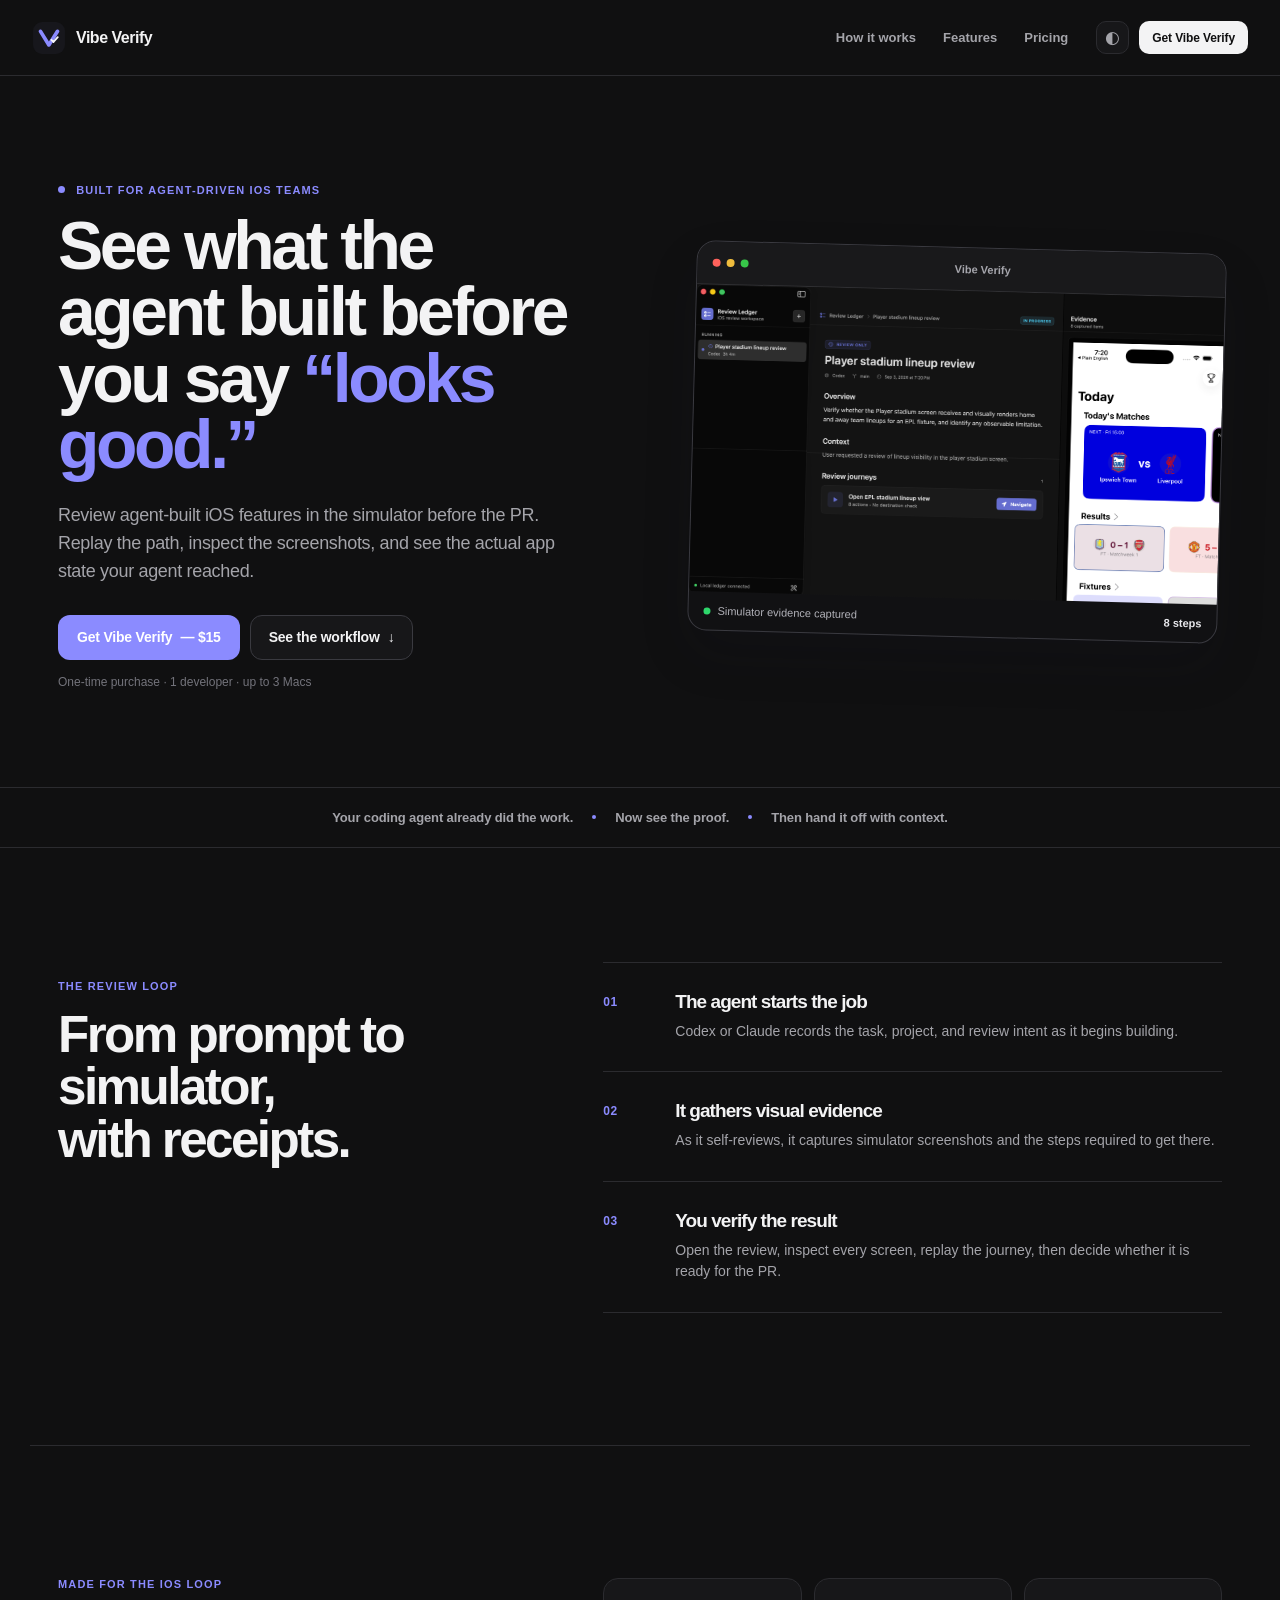
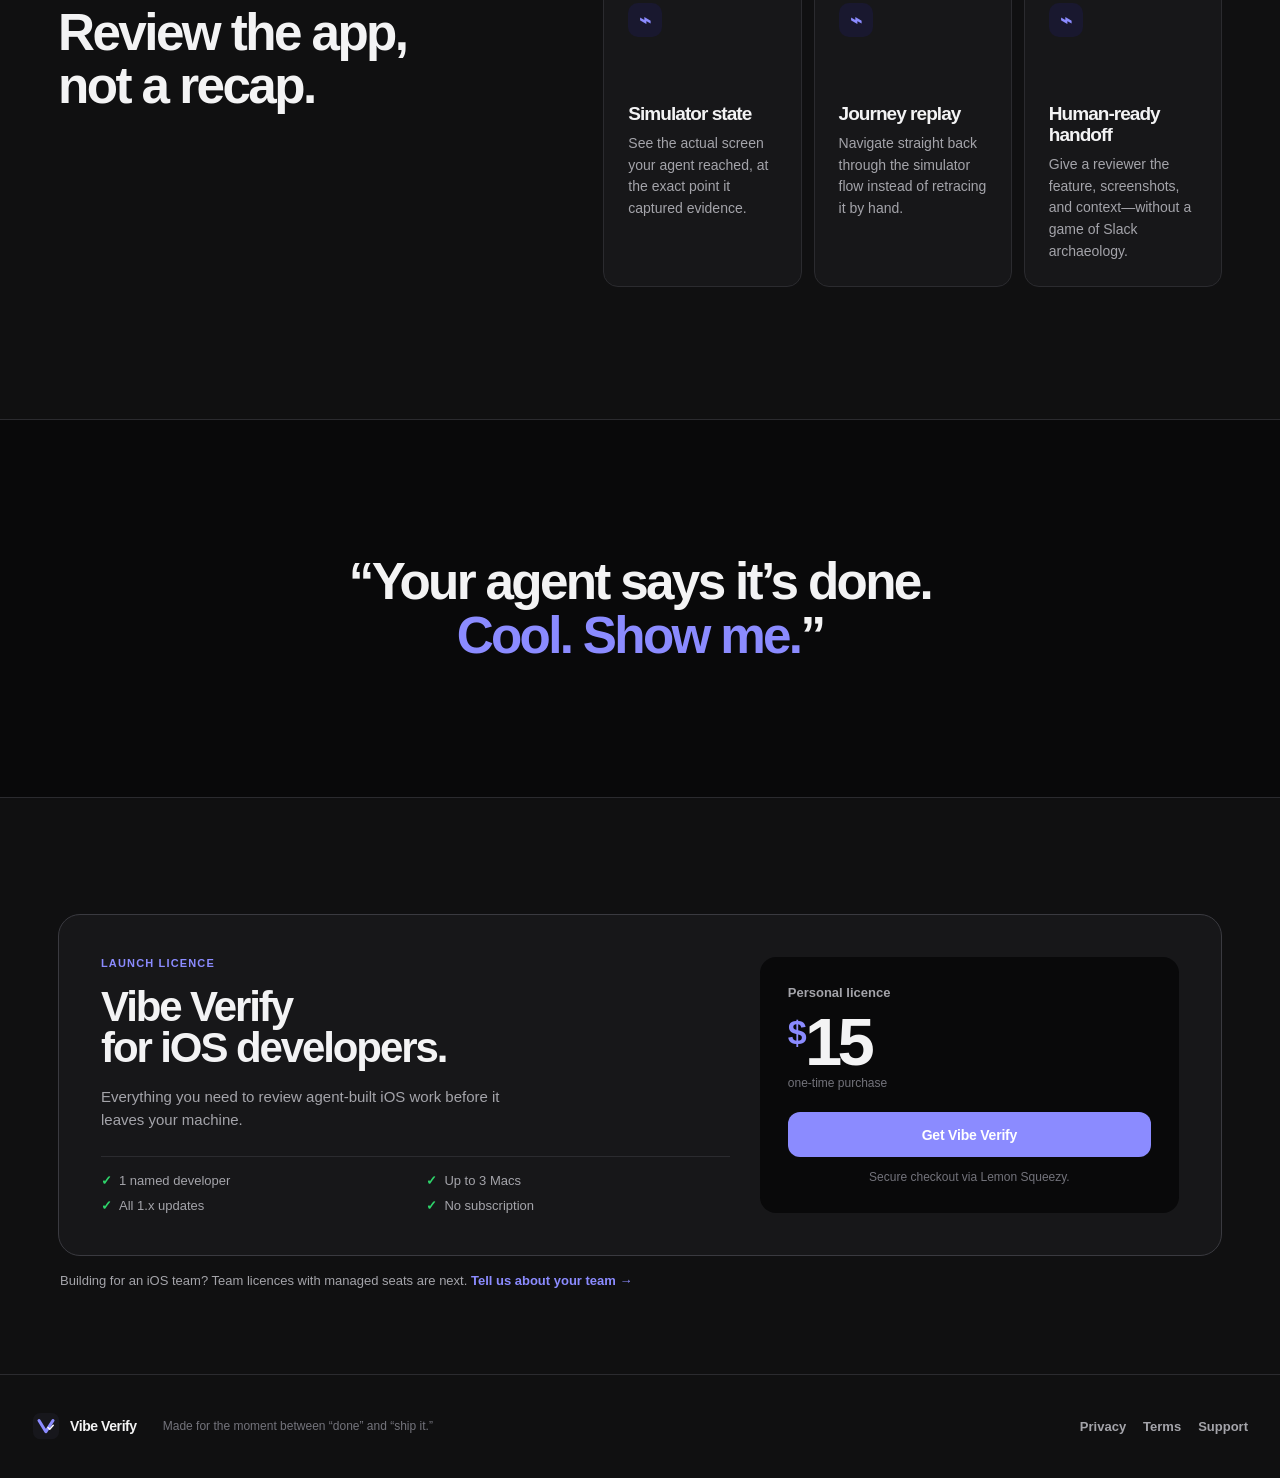
==== index.html @ 869dba4c "Launch Vibe Verify product site" ====
<!doctype html>
<html lang="en">
  <head>
    <meta charset="UTF-8" />
    <meta name="viewport" content="width=device-width, initial-scale=1" />
    <meta name="description" content="Review agent-built iOS features in the simulator before the PR." />
    <meta name="theme-color" content="#111113" />
    <meta property="og:title" content="Vibe Verify — Simulator proof before the PR" />
    <meta property="og:description" content="Replay the path, inspect screenshots, and see the actual iOS app state your agent reached." />
    <meta property="og:type" content="website" />
    <meta property="og:url" content="https://vibeverify.s82.studio" />
    <title>Vibe Verify — Simulator proof before the PR</title>
    <link rel="icon" href="assets/vibe-verify-mark.svg" type="image/svg+xml" />
    <link rel="stylesheet" href="styles.css" />
    <script>
      (function () {
        const saved = localStorage.getItem('vibe-verify-theme');
        if (saved) document.documentElement.dataset.theme = saved;
      })();
    </script>
  </head>
  <body>
    <header class="site-header">
      <a class="brand" href="#top" aria-label="Vibe Verify home">
        <img src="assets/vibe-verify-mark.svg" alt="" width="34" height="34" />
        <span>Vibe Verify</span>
      </a>
      <nav aria-label="Main navigation">
        <a href="#how-it-works">How it works</a>
        <a href="#features">Features</a>
        <a href="#pricing">Pricing</a>
      </nav>
      <div class="header-actions">
        <button class="theme-toggle" type="button" aria-label="Switch color theme" title="Switch color theme">
          <span aria-hidden="true">◐</span>
        </button>
        <a class="header-cta" data-checkout-link href="#pricing">Get Vibe Verify</a>
      </div>
    </header>

    <main id="top">
      <section class="hero">
        <div class="hero-copy">
          <p class="eyebrow"><span></span> Built for agent-driven iOS teams</p>
          <h1>See what the agent built before you say <em>“looks good.”</em></h1>
          <p class="hero-description">Review agent-built iOS features in the simulator before the PR. Replay the path, inspect the screenshots, and see the actual app state your agent reached.</p>
          <div class="hero-actions">
            <a class="button primary" data-checkout-link href="#pricing">Get Vibe Verify <span>— $15</span></a>
            <a class="button secondary" href="#how-it-works">See the workflow <span aria-hidden="true">↓</span></a>
          </div>
          <p class="purchase-note">One-time purchase · 1 developer · up to 3 Macs</p>
        </div>
        <div class="product-frame" aria-label="Vibe Verify review workspace preview">
          <div class="frame-chrome"><span></span><span></span><span></span><p>Vibe Verify</p></div>
          <img src="assets/vibe-verify-review.png" alt="Vibe Verify showing a review journey beside iOS simulator evidence" />
          <div class="frame-caption"><span class="status-dot"></span><span>Simulator evidence captured</span><strong>8 steps</strong></div>
        </div>
      </section>

      <section class="proof-strip" aria-label="Product benefits">
        <p>Your coding agent already did the work.</p>
        <span></span>
        <p>Now see the proof.</p>
        <span></span>
        <p>Then hand it off with context.</p>
      </section>

      <section class="workflow section" id="how-it-works">
        <div class="section-heading">
          <p class="eyebrow">The review loop</p>
          <h2>From prompt to simulator,<br />with receipts.</h2>
        </div>
        <ol class="workflow-list">
          <li>
            <span class="step-number">01</span>
            <div><h3>The agent starts the job</h3><p>Codex or Claude records the task, project, and review intent as it begins building.</p></div>
          </li>
          <li>
            <span class="step-number">02</span>
            <div><h3>It gathers visual evidence</h3><p>As it self-reviews, it captures simulator screenshots and the steps required to get there.</p></div>
          </li>
          <li>
            <span class="step-number">03</span>
            <div><h3>You verify the result</h3><p>Open the review, inspect every screen, replay the journey, then decide whether it is ready for the PR.</p></div>
          </li>
        </ol>
      </section>

      <section class="features section" id="features">
        <div class="section-heading">
          <p class="eyebrow">Made for the iOS loop</p>
          <h2>Review the app,<br />not a recap.</h2>
        </div>
        <div class="feature-grid">
          <article>
            <span class="feature-icon">⌁</span>
            <h3>Simulator state</h3>
            <p>See the actual screen your agent reached, at the exact point it captured evidence.</p>
          </article>
          <article>
            <span class="feature-icon">⌁</span>
            <h3>Journey replay</h3>
            <p>Navigate straight back through the simulator flow instead of retracing it by hand.</p>
          </article>
          <article>
            <span class="feature-icon">⌁</span>
            <h3>Human-ready handoff</h3>
            <p>Give a reviewer the feature, screenshots, and context—without a game of Slack archaeology.</p>
          </article>
        </div>
      </section>

      <section class="quote-section">
        <blockquote>“Your agent says it’s done.<br /><strong>Cool. Show me.</strong>”</blockquote>
      </section>

      <section class="pricing section" id="pricing">
        <div class="price-card">
          <div class="price-card-copy">
            <p class="eyebrow">Launch licence</p>
            <h2>Vibe Verify<br />for iOS developers.</h2>
            <p>Everything you need to review agent-built iOS work before it leaves your machine.</p>
            <ul>
              <li>1 named developer</li>
              <li>Up to 3 Macs</li>
              <li>All 1.x updates</li>
              <li>No subscription</li>
            </ul>
          </div>
          <div class="price-card-buy">
            <p>Personal licence</p>
            <div class="price"><span>$</span>15</div>
            <p class="price-detail">one-time purchase</p>
            <a class="button primary full" data-checkout-link href="#checkout">Get Vibe Verify</a>
            <p class="checkout-status" id="checkout">Secure checkout via Lemon Squeezy.</p>
          </div>
        </div>
        <p class="team-note">Building for an iOS team? Team licences with managed seats are next. <a href="mailto:hello@s82.studio?subject=Vibe%20Verify%20for%20my%20team">Tell us about your team →</a></p>
      </section>
    </main>

    <footer>
      <a class="brand" href="#top"><img src="assets/vibe-verify-mark.svg" alt="" width="28" height="28" /><span>Vibe Verify</span></a>
      <p>Made for the moment between “done” and “ship it.”</p>
      <div class="footer-links"><a href="privacy.html">Privacy</a><a href="terms.html">Terms</a><a href="mailto:hello@s82.studio?subject=Vibe%20Verify%20support">Support</a></div>
    </footer>
    <script src="site.js"></script>
  </body>
</html>
---- styles.css ----
:root {
  color-scheme: dark light;
  --canvas: #101011;
  --canvas-deep: #09090a;
  --panel: #171719;
  --panel-raised: #1d1d20;
  --text: #f3f3f4;
  --muted: #a4a4aa;
  --faint: #73737b;
  --border: #2b2b2f;
  --border-strong: #3a3a40;
  --accent: #8b8bff;
  --accent-strong: #9b9bff;
  --accent-ink: #19182f;
  --success: #2ed66b;
  --display: ui-rounded, "SF Pro Rounded", "Avenir Next", "Helvetica Neue", sans-serif;
  --body: ui-sans-serif, "SF Pro Text", "Helvetica Neue", Arial, sans-serif;
}

:root[data-theme="light"] {
  color-scheme: light;
  --canvas: #f8f8f9;
  --canvas-deep: #f1f1f3;
  --panel: #ffffff;
  --panel-raised: #f7f7f8;
  --text: #19191c;
  --muted: #66666d;
  --faint: #85858d;
  --border: #e3e3e7;
  --border-strong: #d3d3d9;
  --accent: #5d5de8;
  --accent-strong: #5555de;
  --accent-ink: #f0f0ff;
  --success: #18a84f;
}

* { box-sizing: border-box; }
html { scroll-behavior: smooth; background: var(--canvas); }
body { margin: 0; background: var(--canvas); color: var(--text); font-family: var(--body); -webkit-font-smoothing: antialiased; }
a { color: inherit; text-decoration: none; }
button { font: inherit; }

.site-header { height: 76px; max-width: 1320px; margin: 0 auto; padding: 0 32px; display: flex; align-items: center; justify-content: space-between; border-bottom: 1px solid var(--border); }
.brand { display: inline-flex; align-items: center; gap: 10px; font-family: var(--display); font-size: 16px; font-weight: 720; letter-spacing: -0.03em; }
.brand img { display: block; }
nav { display: flex; align-items: center; gap: 27px; margin-left: auto; margin-right: 28px; }
nav a, .footer-links a { color: var(--muted); font-size: 13px; font-weight: 560; transition: color .18s ease; }
nav a:hover, .footer-links a:hover { color: var(--text); }
.header-actions { display: flex; align-items: center; gap: 10px; }
.theme-toggle { display: grid; place-items: center; width: 33px; height: 33px; border: 1px solid var(--border); border-radius: 10px; background: var(--panel); color: var(--muted); cursor: pointer; font-size: 17px; }
.header-cta { display: inline-flex; align-items: center; height: 33px; padding: 0 13px; border-radius: 10px; background: var(--text); color: var(--canvas); font-size: 12px; font-weight: 740; letter-spacing: -0.01em; }

.hero { max-width: 1220px; min-height: 680px; margin: 0 auto; padding: 108px 28px 86px; display: grid; grid-template-columns: minmax(0, 1.02fr) minmax(430px, .98fr); align-items: center; gap: 82px; }
.eyebrow { margin: 0 0 17px; color: var(--accent); font-size: 11px; font-weight: 760; letter-spacing: .105em; text-transform: uppercase; }
.eyebrow span { display: inline-block; width: 7px; height: 7px; margin: 0 7px 1px 0; border-radius: 50%; background: var(--accent); }
h1, h2, h3, p { margin-top: 0; }
h1, h2, h3 { font-family: var(--display); letter-spacing: -0.05em; }
h1 { max-width: 640px; margin-bottom: 23px; font-size: clamp(46px, 5.3vw, 76px); line-height: .98; font-weight: 730; }
h1 em { color: var(--accent); font-style: normal; }
.hero-description { max-width: 536px; margin-bottom: 29px; color: var(--muted); font-size: 18px; line-height: 1.55; letter-spacing: -.018em; }
.hero-actions { display: flex; align-items: center; gap: 10px; margin-bottom: 15px; }
.button { display: inline-flex; align-items: center; justify-content: center; gap: 8px; min-height: 45px; padding: 0 18px; border: 1px solid transparent; border-radius: 12px; font-size: 14px; font-weight: 720; letter-spacing: -.015em; transition: transform .18s ease, background .18s ease, border-color .18s ease; }
.button:hover { transform: translateY(-1px); }
.button.primary { background: var(--accent); color: #fff; }
.button.primary:hover { background: var(--accent-strong); }
.button.secondary { border-color: var(--border-strong); background: var(--panel); color: var(--text); }
.purchase-note { color: var(--faint); font-size: 12px; }

.product-frame { overflow: hidden; border: 1px solid var(--border-strong); border-radius: 19px; background: #111113; box-shadow: 0 24px 60px rgba(0,0,0,.17); transform: rotate(1.5deg); }
.frame-chrome { height: 43px; padding: 0 15px; display: flex; align-items: center; gap: 6px; border-bottom: 1px solid #303033; background: #19191b; }
.frame-chrome span { width: 8px; height: 8px; border-radius: 50%; background: #5b5b60; }
.frame-chrome span:first-child { background: #ff625c; }
.frame-chrome span:nth-child(2) { background: #efbc3d; }
.frame-chrome span:nth-child(3) { background: #37c749; }
.frame-chrome p { margin: 0 auto; color: #a6a6ad; font-size: 11px; font-weight: 650; }
.product-frame img { width: 100%; display: block; aspect-ratio: 1.72/1; object-fit: cover; object-position: 42% 50%; filter: saturate(.87) contrast(1.02); }
.frame-caption { height: 38px; padding: 0 15px; display: flex; align-items: center; gap: 7px; color: #b2b2b9; font-size: 11px; }
.frame-caption strong { margin-left: auto; color: #e8e8ec; font-weight: 650; }
.status-dot { width: 7px; height: 7px; border-radius: 50%; background: var(--success); }

.proof-strip { display: flex; justify-content: center; align-items: center; gap: 19px; min-height: 61px; padding: 0 22px; border-top: 1px solid var(--border); border-bottom: 1px solid var(--border); color: var(--muted); font-size: 13px; font-weight: 560; letter-spacing: -.01em; }
.proof-strip p { margin: 0; }.proof-strip span { width: 4px; height: 4px; border-radius: 50%; background: var(--accent); }

.section { max-width: 1220px; margin: 0 auto; padding: 132px 28px; display: grid; grid-template-columns: .85fr 1.15fr; gap: 88px; }
.section-heading h2 { margin-bottom: 0; font-size: clamp(36px, 4vw, 55px); line-height: 1.03; font-weight: 720; }
.workflow-list { margin: -18px 0 0; padding: 0; list-style: none; }
.workflow-list li { display: grid; grid-template-columns: 55px 1fr; gap: 17px; padding: 29px 0; border-bottom: 1px solid var(--border); }
.workflow-list li:first-child { border-top: 1px solid var(--border); }
.step-number { padding-top: 3px; color: var(--accent); font-size: 12px; font-weight: 760; letter-spacing: .05em; }
.workflow-list h3, .feature-grid h3 { margin: 0 0 8px; font-size: 19px; line-height: 1.1; font-weight: 700; }
.workflow-list p, .feature-grid p { margin: 0; color: var(--muted); font-size: 14px; line-height: 1.55; }

.features { border-top: 1px solid var(--border); }
.feature-grid { display: grid; grid-template-columns: repeat(3, 1fr); gap: 12px; }
.feature-grid article { min-height: 250px; padding: 24px; border: 1px solid var(--border); border-radius: 15px; background: var(--panel); }
.feature-icon { display: grid; place-items: center; width: 34px; height: 34px; margin-bottom: 67px; border-radius: 10px; background: var(--accent-ink); color: var(--accent); font-family: var(--display); font-size: 20px; font-weight: 750; }

.quote-section { padding: 135px 24px; border-top: 1px solid var(--border); border-bottom: 1px solid var(--border); background: var(--canvas-deep); text-align: center; }
blockquote { margin: 0; font-family: var(--display); font-size: clamp(35px, 4vw, 58px); font-weight: 620; line-height: 1.04; letter-spacing: -.052em; }
blockquote strong { color: var(--accent); font-weight: 720; }

.pricing { display: block; padding-top: 116px; padding-bottom: 86px; }
.price-card { padding: 42px; display: grid; grid-template-columns: 1.2fr .8fr; gap: 30px; border: 1px solid var(--border-strong); border-radius: 22px; background: var(--panel); }
.price-card h2 { margin: 0 0 17px; font-size: 42px; line-height: .98; font-weight: 710; }
.price-card-copy > p:not(.eyebrow) { max-width: 430px; color: var(--muted); font-size: 15px; line-height: 1.55; }
.price-card ul { display: grid; grid-template-columns: repeat(2, minmax(0, 1fr)); gap: 10px 22px; padding: 16px 0 0; margin: 24px 0 0; list-style: none; border-top: 1px solid var(--border); color: var(--muted); font-size: 13px; }
.price-card li::before { content: "✓"; display: inline-block; margin-right: 7px; color: var(--success); font-weight: 800; }
.price-card-buy { padding: 28px; display: flex; flex-direction: column; align-items: flex-start; justify-content: center; border-radius: 16px; background: var(--canvas-deep); }
.price-card-buy > p:first-child { margin-bottom: 8px; color: var(--muted); font-size: 13px; font-weight: 650; }
.price { margin-bottom: 1px; color: var(--text); font-family: var(--display); font-size: 67px; line-height: 1; font-weight: 730; letter-spacing: -.07em; }.price span { margin-right: 3px; color: var(--accent); font-size: 34px; vertical-align: 21px; }
.price-detail, .checkout-status { color: var(--faint); font-size: 12px; }.price-detail { margin-bottom: 22px; }.full { width: 100%; }.checkout-status { margin: 13px 0 0; text-align: center; width: 100%; }
.team-note { margin: 17px 2px 0; color: var(--muted); font-size: 13px; }.team-note a { color: var(--accent); font-weight: 650; }

footer { max-width: 1320px; min-height: 104px; margin: 0 auto; padding: 0 32px; display: flex; align-items: center; gap: 26px; border-top: 1px solid var(--border); }
footer .brand { font-size: 14px; } footer > p { margin: 0; color: var(--faint); font-size: 12px; } .footer-links { display: flex; gap: 17px; margin-left: auto; }

@media (prefers-color-scheme: light) { :root:not([data-theme]) .product-frame { box-shadow: 0 24px 50px rgba(20,20,35,.14); } }
@media (max-width: 900px) { .hero { grid-template-columns: 1fr; gap: 60px; padding-top: 84px; }.product-frame { max-width: 690px; transform: none; }.section { grid-template-columns: 1fr; gap: 55px; }.feature-grid { grid-template-columns: 1fr; }.feature-grid article { min-height: auto; }.feature-icon { margin-bottom: 34px; }.price-card { grid-template-columns: 1fr; }.price-card-buy { min-height: 260px; }.site-header nav { display: none; } }
@media (max-width: 580px) { .site-header { height: 66px; padding: 0 18px; }.header-cta { display: none; }.hero { min-height: auto; padding: 66px 20px 68px; gap: 44px; }h1 { font-size: 45px; }.hero-description { font-size: 16px; }.hero-actions { align-items: stretch; flex-direction: column; }.button { min-height: 47px; }.proof-strip { flex-wrap: wrap; gap: 9px 13px; padding: 15px 18px; text-align: center; line-height: 1.4; }.proof-strip span { display: none; }.section { padding: 82px 20px; }.section-heading h2 { font-size: 39px; }.price-card { padding: 26px; }.price-card h2 { font-size: 37px; }.price-card ul { grid-template-columns: 1fr; }.price-card-buy { padding: 23px; }footer { align-items: flex-start; flex-direction: column; gap: 15px; padding: 28px 20px; }.footer-links { margin-left: 0; } }
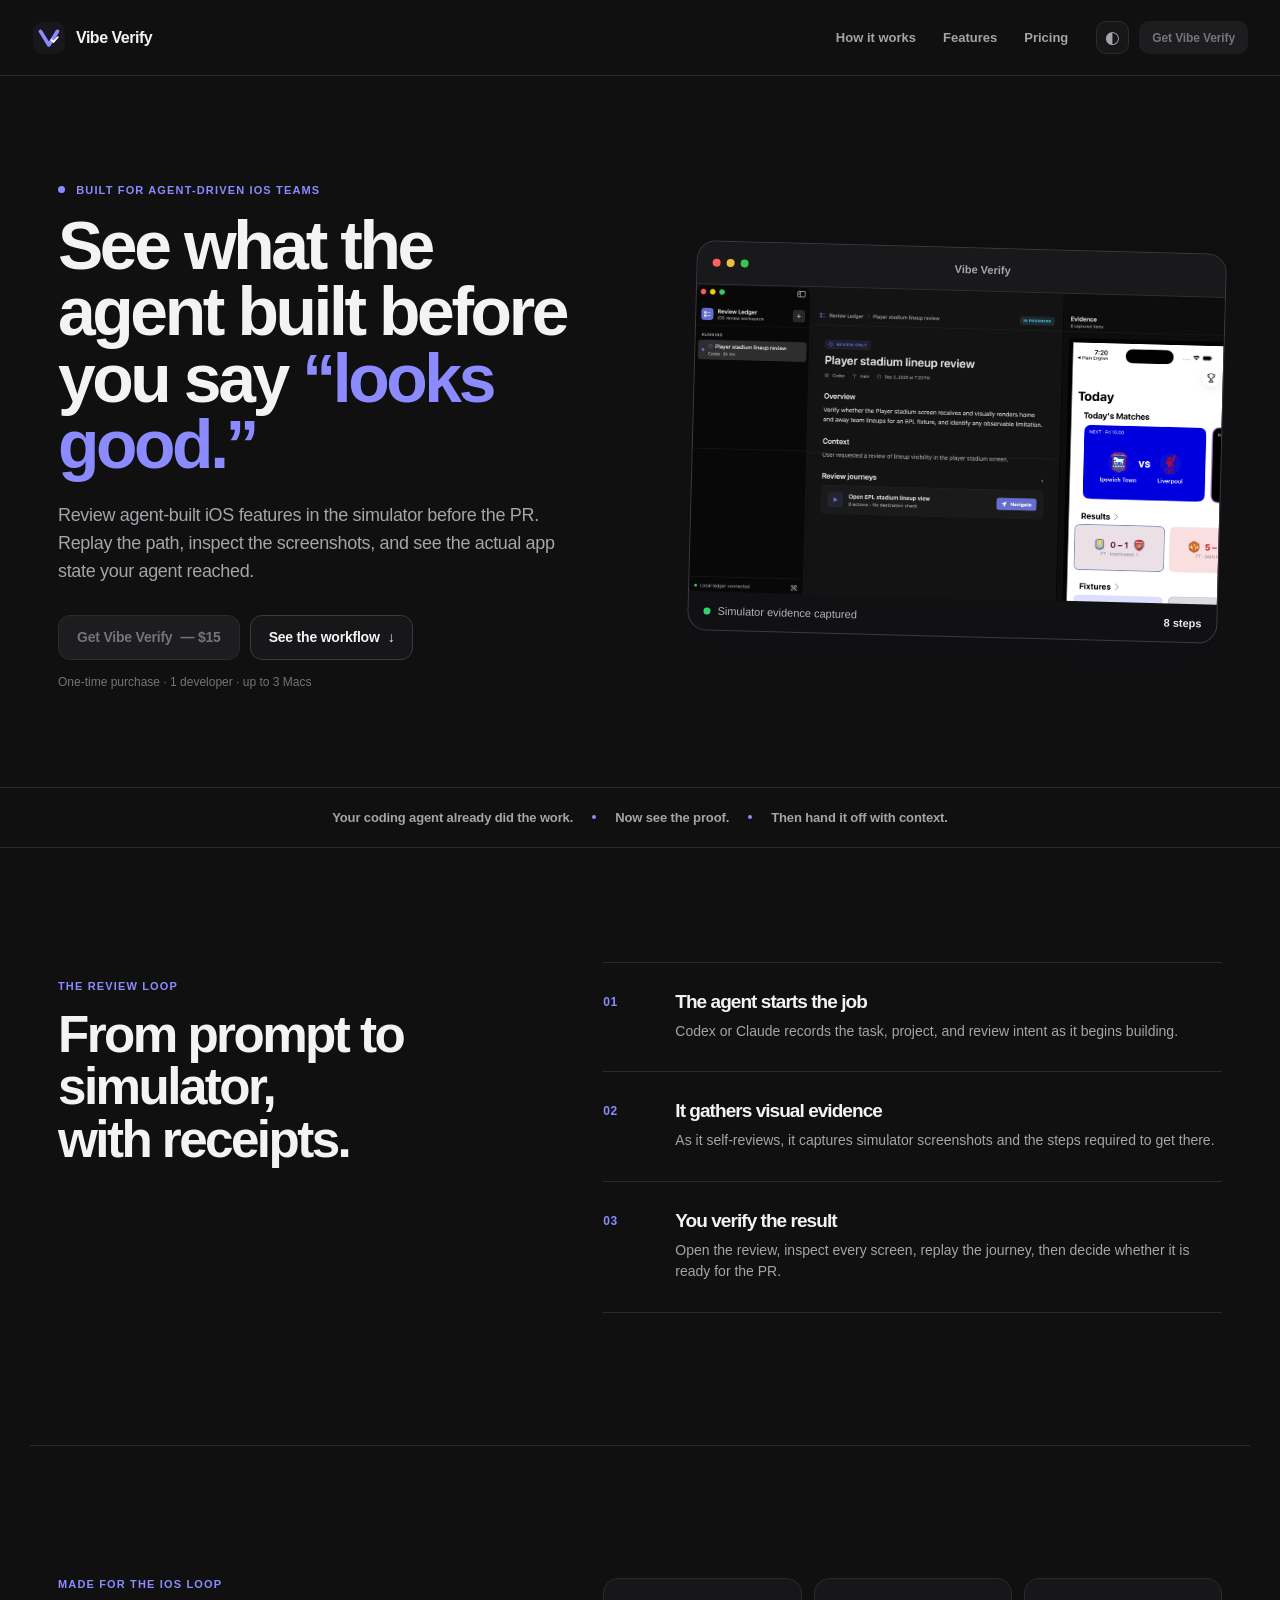
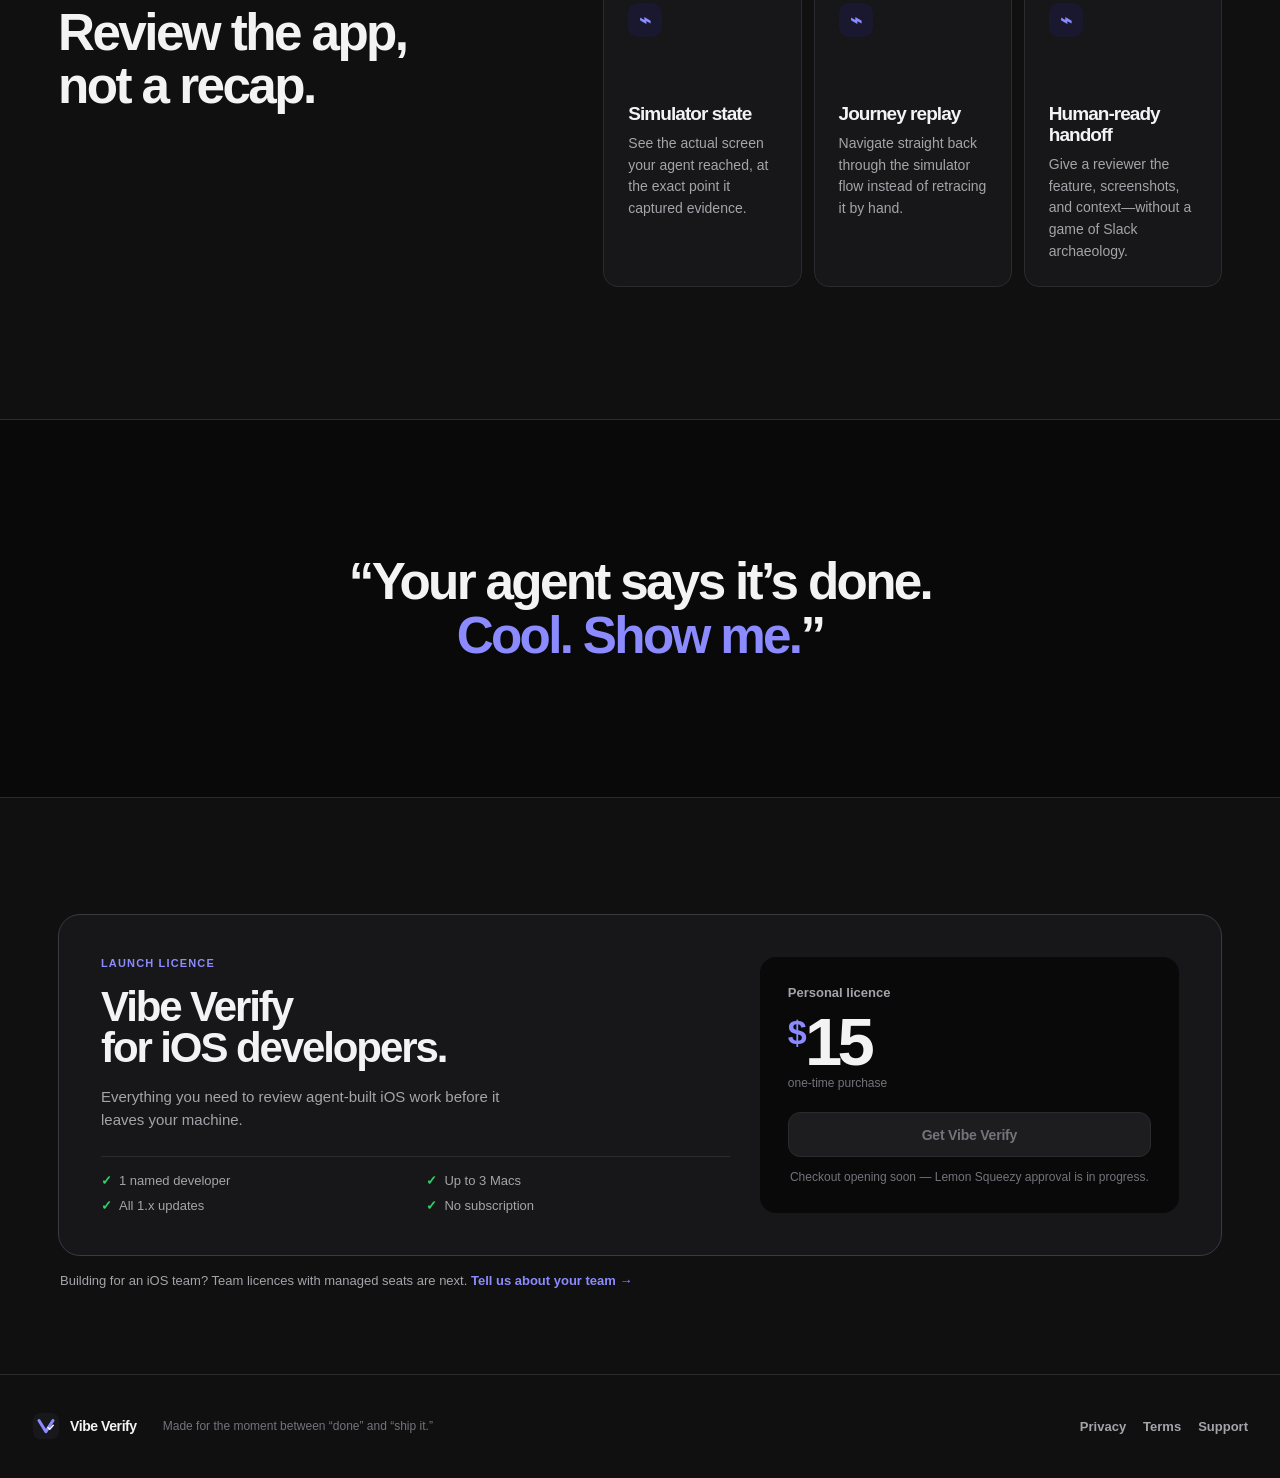
==== commit a61827e6: "Show pre-launch checkout state" ====
--- a/index.html
+++ b/index.html
@@ -34,7 +34,7 @@
         <button class="theme-toggle" type="button" aria-label="Switch color theme" title="Switch color theme">
           <span aria-hidden="true">◐</span>
         </button>
-        <a class="header-cta" data-checkout-link href="#pricing">Get Vibe Verify</a>
+        <button class="header-cta" type="button" disabled aria-label="Vibe Verify checkout opening soon">Get Vibe Verify</button>
       </div>
     </header>
 
@@ -45,7 +45,7 @@
           <h1>See what the agent built before you say <em>“looks good.”</em></h1>
           <p class="hero-description">Review agent-built iOS features in the simulator before the PR. Replay the path, inspect the screenshots, and see the actual app state your agent reached.</p>
           <div class="hero-actions">
-            <a class="button primary" data-checkout-link href="#pricing">Get Vibe Verify <span>— $15</span></a>
+            <button class="button primary" type="button" disabled>Get Vibe Verify <span>— $15</span></button>
             <a class="button secondary" href="#how-it-works">See the workflow <span aria-hidden="true">↓</span></a>
           </div>
           <p class="purchase-note">One-time purchase · 1 developer · up to 3 Macs</p>
@@ -131,8 +131,8 @@
             <p>Personal licence</p>
             <div class="price"><span>$</span>15</div>
             <p class="price-detail">one-time purchase</p>
-            <a class="button primary full" data-checkout-link href="#checkout">Get Vibe Verify</a>
-            <p class="checkout-status" id="checkout">Secure checkout via Lemon Squeezy.</p>
+            <button class="button primary full" type="button" disabled>Get Vibe Verify</button>
+            <p class="checkout-status" id="checkout">Checkout opening soon — Lemon Squeezy approval is in progress.</p>
           </div>
         </div>
         <p class="team-note">Building for an iOS team? Team licences with managed seats are next. <a href="mailto:hello@s82.studio?subject=Vibe%20Verify%20for%20my%20team">Tell us about your team →</a></p>
--- a/styles.css
+++ b/styles.css
@@ -48,7 +48,7 @@
 nav a:hover, .footer-links a:hover { color: var(--text); }
 .header-actions { display: flex; align-items: center; gap: 10px; }
 .theme-toggle { display: grid; place-items: center; width: 33px; height: 33px; border: 1px solid var(--border); border-radius: 10px; background: var(--panel); color: var(--muted); cursor: pointer; font-size: 17px; }
-.header-cta { display: inline-flex; align-items: center; height: 33px; padding: 0 13px; border-radius: 10px; background: var(--text); color: var(--canvas); font-size: 12px; font-weight: 740; letter-spacing: -0.01em; }
+.header-cta { display: inline-flex; align-items: center; height: 33px; padding: 0 13px; border: 0; border-radius: 10px; background: var(--text); color: var(--canvas); font-size: 12px; font-weight: 740; letter-spacing: -0.01em; }
 
 .hero { max-width: 1220px; min-height: 680px; margin: 0 auto; padding: 108px 28px 86px; display: grid; grid-template-columns: minmax(0, 1.02fr) minmax(430px, .98fr); align-items: center; gap: 82px; }
 .eyebrow { margin: 0 0 17px; color: var(--accent); font-size: 11px; font-weight: 760; letter-spacing: .105em; text-transform: uppercase; }
@@ -64,6 +64,8 @@
 .button.primary { background: var(--accent); color: #fff; }
 .button.primary:hover { background: var(--accent-strong); }
 .button.secondary { border-color: var(--border-strong); background: var(--panel); color: var(--text); }
+.header-cta:disabled, .button:disabled { cursor: not-allowed; border-color: var(--border); background: var(--panel-raised); color: var(--faint); opacity: 1; }
+.button:disabled:hover { transform: none; background: var(--panel-raised); }
 .purchase-note { color: var(--faint); font-size: 12px; }
 
 .product-frame { overflow: hidden; border: 1px solid var(--border-strong); border-radius: 19px; background: #111113; box-shadow: 0 24px 60px rgba(0,0,0,.17); transform: rotate(1.5deg); }
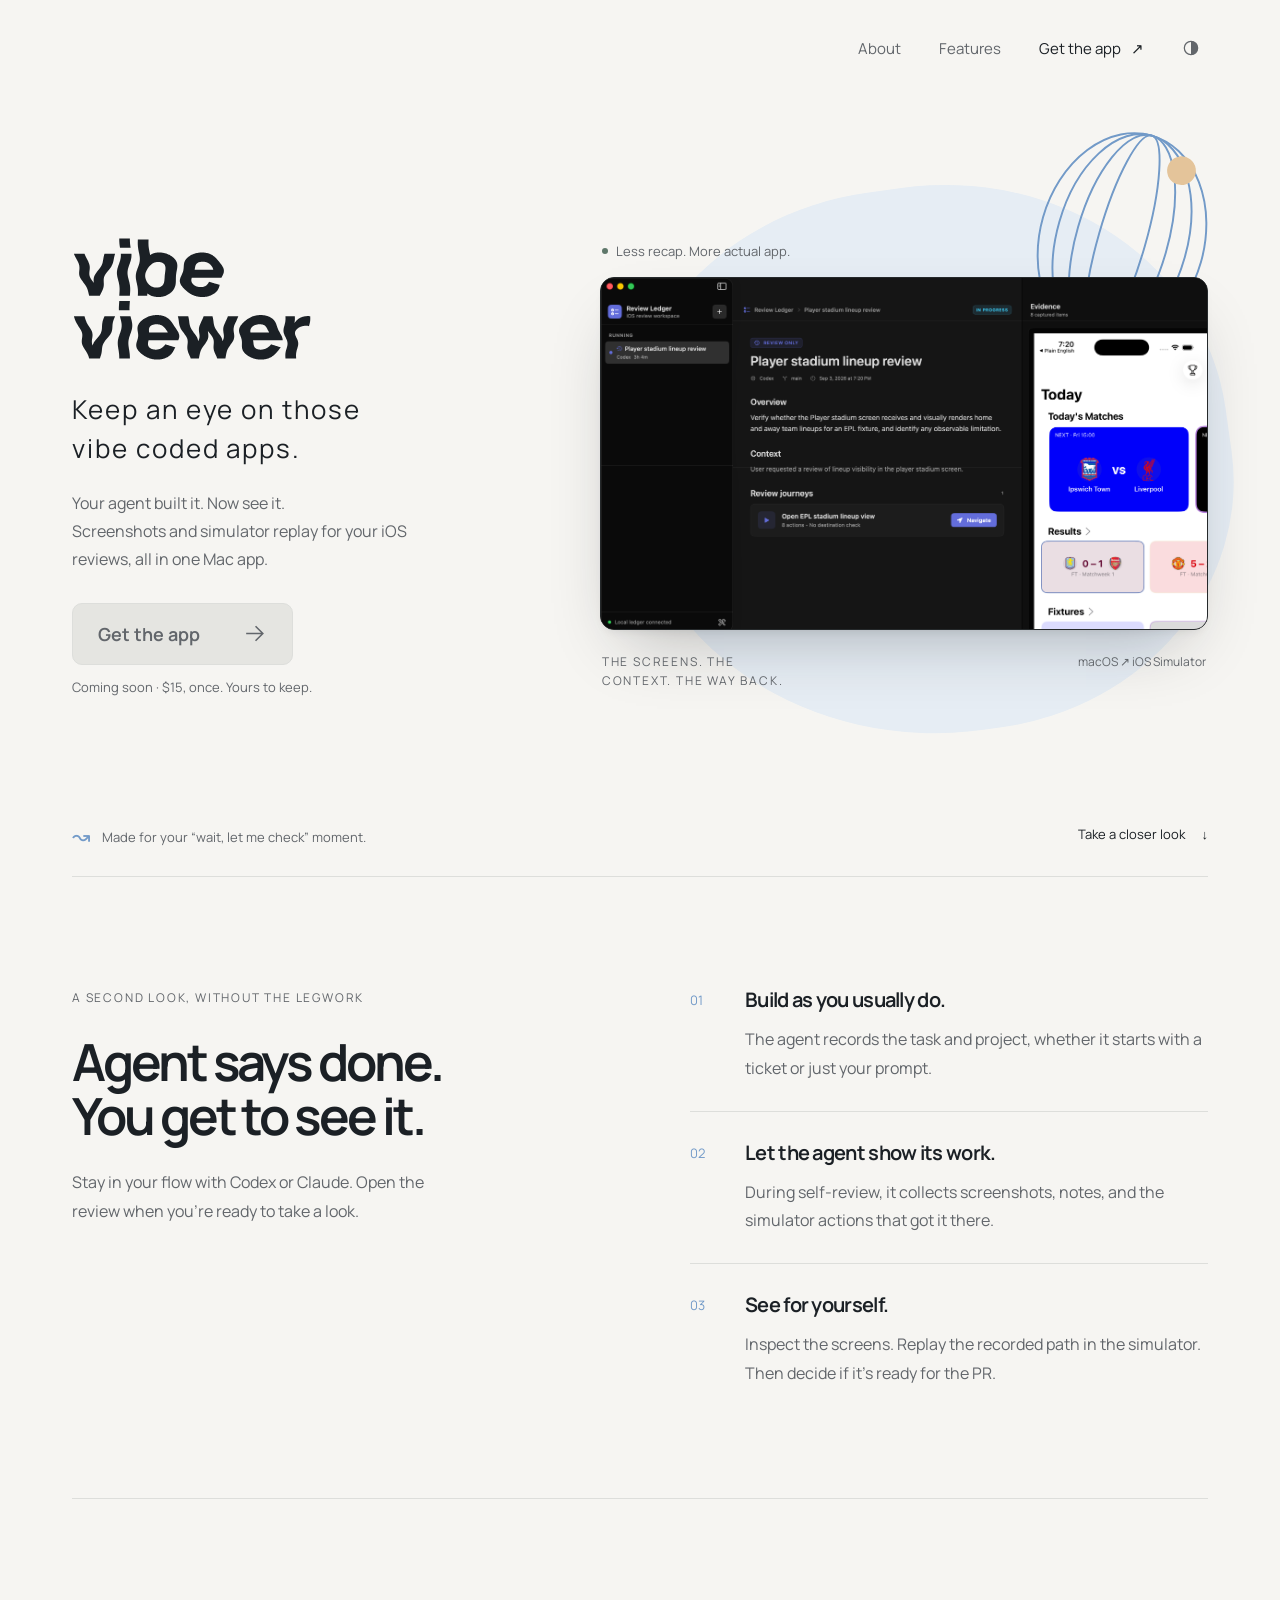
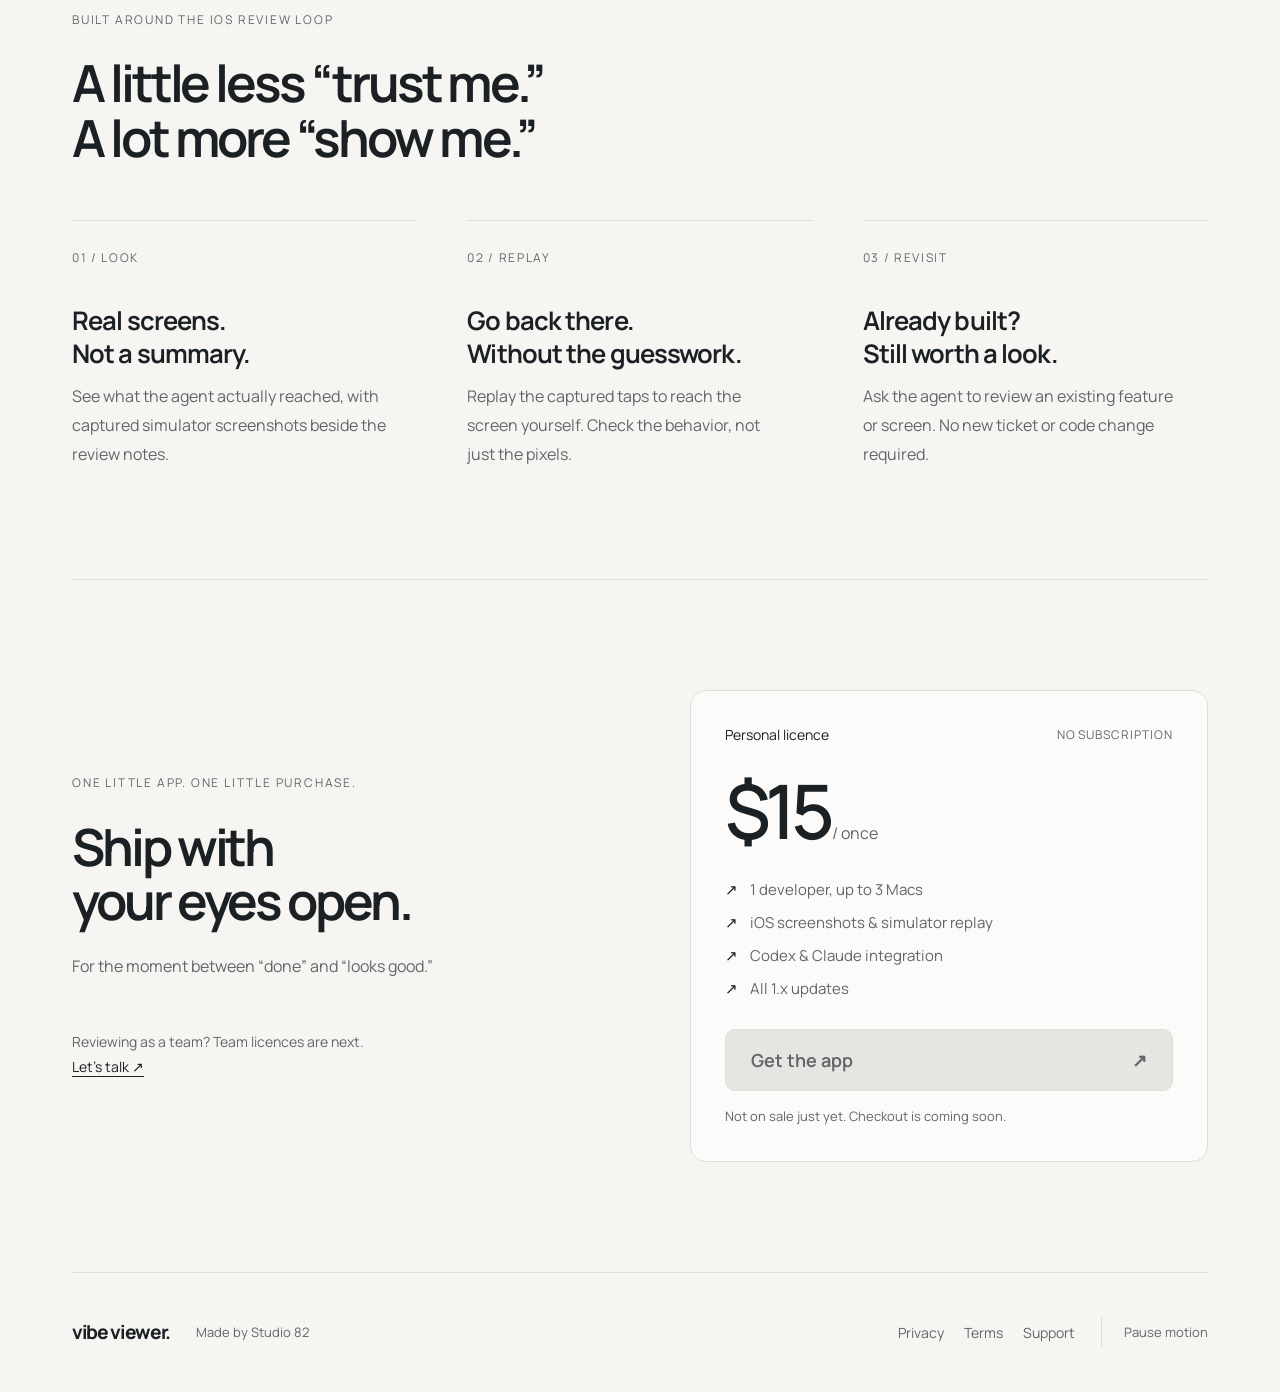
==== commit 43909e94: "Redesign landing page with moving Vibe Viewer wordmark" ====
--- a/index.html
+++ b/index.html
@@ -3,147 +3,74 @@
   <head>
     <meta charset="UTF-8" />
     <meta name="viewport" content="width=device-width, initial-scale=1" />
-    <meta name="description" content="Review agent-built iOS features in the simulator before the PR." />
-    <meta name="theme-color" content="#111113" />
-    <meta property="og:title" content="Vibe Verify — Simulator proof before the PR" />
-    <meta property="og:description" content="Replay the path, inspect screenshots, and see the actual iOS app state your agent reached." />
+    <meta name="description" content="Keep an eye on those vibe coded apps. Review agent-built iOS features with screenshots and simulator replay, before the PR. A Mac app. $15, once." />
+    <meta name="theme-color" content="#f6f5f2" />
+    <meta property="og:title" content="Vibe Viewer — Keep an eye on those vibe coded apps" />
+    <meta property="og:description" content="Your agent says it’s done. See the screens and replay the taps before you say ‘looks good.’ Built for iOS developers." />
     <meta property="og:type" content="website" />
-    <meta property="og:url" content="https://vibeverify.s82.studio" />
-    <title>Vibe Verify — Simulator proof before the PR</title>
-    <link rel="icon" href="assets/vibe-verify-mark.svg" type="image/svg+xml" />
+    <meta property="og:url" content="https://vibeverify.s82.studio/" />
+    <title>Vibe Viewer — Keep an eye on those vibe coded apps</title>
+    <link rel="canonical" href="https://vibeverify.s82.studio/" />
+    <link rel="icon" href="assets/vibe-viewer-mark.svg" type="image/svg+xml" />
+    <link rel="preload" href="assets/manrope-latin.woff2" as="font" type="font/woff2" crossorigin />
     <link rel="stylesheet" href="styles.css" />
     <script>
-      (function () {
-        const saved = localStorage.getItem('vibe-verify-theme');
-        if (saved) document.documentElement.dataset.theme = saved;
-      })();
+      try {
+        const theme = localStorage.getItem('vibe-viewer-theme');
+        if (theme === 'dark') document.documentElement.dataset.theme = theme;
+      } catch (_) {}
     </script>
   </head>
-  <body>
+  <body id="top">
+    <a class="skip-link" href="#main">Skip to content</a>
     <header class="site-header">
-      <a class="brand" href="#top" aria-label="Vibe Verify home">
-        <img src="assets/vibe-verify-mark.svg" alt="" width="34" height="34" />
-        <span>Vibe Verify</span>
-      </a>
-      <nav aria-label="Main navigation">
-        <a href="#how-it-works">How it works</a>
-        <a href="#features">Features</a>
-        <a href="#pricing">Pricing</a>
-      </nav>
-      <div class="header-actions">
-        <button class="theme-toggle" type="button" aria-label="Switch color theme" title="Switch color theme">
-          <span aria-hidden="true">◐</span>
-        </button>
-        <button class="header-cta" type="button" disabled aria-label="Vibe Verify checkout opening soon">Get Vibe Verify</button>
-      </div>
+      <a class="wordmark-dock" href="#top" aria-label="Vibe Viewer — back to top" aria-hidden="true" tabindex="-1"></a>
+      <nav aria-label="Main navigation"><a href="#how-it-works">About</a><a href="#features">Features</a><a href="#pricing">Get the app <span aria-hidden="true">↗</span></a></nav>
+      <button class="theme-toggle icon-button" type="button" aria-label="Switch to dark theme" title="Switch color theme" hidden><svg viewBox="0 0 24 24" width="20" height="20" fill="none" stroke="currentColor" stroke-width="1.5" aria-hidden="true"><circle cx="12" cy="12" r="8"/><path d="M12 4a8 8 0 0 1 0 16Z" fill="currentColor" stroke="none"/></svg></button>
     </header>
-
-    <main id="top">
-      <section class="hero">
+    <main id="main">
+      <section class="hero" aria-labelledby="hero-title">
         <div class="hero-copy">
-          <p class="eyebrow"><span></span> Built for agent-driven iOS teams</p>
-          <h1>See what the agent built before you say <em>“looks good.”</em></h1>
-          <p class="hero-description">Review agent-built iOS features in the simulator before the PR. Replay the path, inspect the screenshots, and see the actual app state your agent reached.</p>
-          <div class="hero-actions">
-            <button class="button primary" type="button" disabled>Get Vibe Verify <span>— $15</span></button>
-            <a class="button secondary" href="#how-it-works">See the workflow <span aria-hidden="true">↓</span></a>
-          </div>
-          <p class="purchase-note">One-time purchase · 1 developer · up to 3 Macs</p>
+          <h1 id="hero-title" class="wordmark"><span>vibe</span><span>viewer</span></h1>
+          <p class="hero-tagline">Keep an eye on those<br class="desktop-break" /> vibe coded apps.</p>
+          <p class="hero-description">Your agent built it. Now see it.<br />Screenshots and simulator replay for your iOS reviews, all in one Mac app.</p>
+          <div class="hero-actions"><button class="button" type="button" disabled aria-describedby="launch-note">Get the app <svg viewBox="0 0 24 24" width="25" height="25" fill="none" stroke="currentColor" stroke-width="1.5" aria-hidden="true"><path d="M4 12h16m-7-7 7 7-7 7"/></svg></button><p id="launch-note" class="purchase-note">Coming soon · $15, once. Yours to keep.</p></div>
         </div>
-        <div class="product-frame" aria-label="Vibe Verify review workspace preview">
-          <div class="frame-chrome"><span></span><span></span><span></span><p>Vibe Verify</p></div>
-          <img src="assets/vibe-verify-review.png" alt="Vibe Verify showing a review journey beside iOS simulator evidence" />
-          <div class="frame-caption"><span class="status-dot"></span><span>Simulator evidence captured</span><strong>8 steps</strong></div>
+        <figure class="product-preview">
+          <svg class="graphic-loop" viewBox="0 0 260 290" fill="none" aria-hidden="true" focusable="false">
+            <g stroke="currentColor" stroke-width="2.3" transform="rotate(24 130 145)">
+              <ellipse cx="130" cy="145" rx="97" ry="128"/><ellipse cx="130" cy="145" rx="77" ry="128"/><ellipse cx="130" cy="145" rx="54" ry="128"/><ellipse cx="130" cy="145" rx="28" ry="128"/>
+            </g>
+            <circle class="graphic-dot" cx="211" cy="74" r="17"/><circle cx="49" cy="236" r="5" fill="currentColor"/>
+          </svg>
+          <div class="preview-label"><span class="status-dot" aria-hidden="true"></span> Less recap. More actual app.</div>
+          <div class="product-frame"><img src="assets/vibe-verify-review.png" width="2628" height="1522" fetchpriority="high" alt="The Mac review workspace, with an agent task on the left, review notes and a recorded journey in the center, and the captured iOS screen on the right." /></div>
+          <figcaption><span>THE SCREENS. THE CONTEXT. THE WAY BACK.</span><span>macOS ↗ iOS Simulator</span></figcaption>
+        </figure>
+        <div class="hero-footnote"><span><span class="little-loop" aria-hidden="true">↝</span> Made for your “wait, let me check” moment.</span><a href="#how-it-works">Take a closer look <span aria-hidden="true">↓</span></a></div>
+      </section>
+      <section class="workflow section" id="how-it-works" aria-labelledby="workflow-title">
+        <div class="section-heading"><p class="eyebrow">A second look, without the legwork</p><h2 id="workflow-title">Agent says done.<br />You get to see it.</h2><p class="section-intro">Stay in your flow with Codex or Claude. Open the review when you’re ready to take a look.</p></div>
+        <ol class="workflow-list">
+          <li><span class="step-number">01</span><div><h3>Build as you usually do.</h3><p>The agent records the task and project, whether it starts with a ticket or just your prompt.</p></div></li>
+          <li><span class="step-number">02</span><div><h3>Let the agent show its work.</h3><p>During self-review, it collects screenshots, notes, and the simulator actions that got it there.</p></div></li>
+          <li><span class="step-number">03</span><div><h3>See for yourself.</h3><p>Inspect the screens. Replay the recorded path in the simulator. Then decide if it’s ready for the PR.</p></div></li>
+        </ol>
+      </section>
+      <section class="features section" id="features" aria-labelledby="features-title">
+        <div class="section-heading feature-heading"><p class="eyebrow">Built around the iOS review loop</p><h2 id="features-title">A little less “trust me.”<br />A lot more “show me.”</h2></div>
+        <div class="feature-grid">
+          <article><span class="feature-number">01 / LOOK</span><h3>Real screens.<br />Not a summary.</h3><p>See what the agent actually reached, with captured simulator screenshots beside the review notes.</p></article>
+          <article><span class="feature-number">02 / REPLAY</span><h3>Go back there.<br />Without the guesswork.</h3><p>Replay the captured taps to reach the screen yourself. Check the behavior, not just the pixels.</p></article>
+          <article><span class="feature-number">03 / REVISIT</span><h3>Already built?<br />Still worth a look.</h3><p>Ask the agent to review an existing feature or screen. No new ticket or code change required.</p></article>
         </div>
       </section>
-
-      <section class="proof-strip" aria-label="Product benefits">
-        <p>Your coding agent already did the work.</p>
-        <span></span>
-        <p>Now see the proof.</p>
-        <span></span>
-        <p>Then hand it off with context.</p>
-      </section>
-
-      <section class="workflow section" id="how-it-works">
-        <div class="section-heading">
-          <p class="eyebrow">The review loop</p>
-          <h2>From prompt to simulator,<br />with receipts.</h2>
-        </div>
-        <ol class="workflow-list">
-          <li>
-            <span class="step-number">01</span>
-            <div><h3>The agent starts the job</h3><p>Codex or Claude records the task, project, and review intent as it begins building.</p></div>
-          </li>
-          <li>
-            <span class="step-number">02</span>
-            <div><h3>It gathers visual evidence</h3><p>As it self-reviews, it captures simulator screenshots and the steps required to get there.</p></div>
-          </li>
-          <li>
-            <span class="step-number">03</span>
-            <div><h3>You verify the result</h3><p>Open the review, inspect every screen, replay the journey, then decide whether it is ready for the PR.</p></div>
-          </li>
-        </ol>
-      </section>
-
-      <section class="features section" id="features">
-        <div class="section-heading">
-          <p class="eyebrow">Made for the iOS loop</p>
-          <h2>Review the app,<br />not a recap.</h2>
-        </div>
-        <div class="feature-grid">
-          <article>
-            <span class="feature-icon">⌁</span>
-            <h3>Simulator state</h3>
-            <p>See the actual screen your agent reached, at the exact point it captured evidence.</p>
-          </article>
-          <article>
-            <span class="feature-icon">⌁</span>
-            <h3>Journey replay</h3>
-            <p>Navigate straight back through the simulator flow instead of retracing it by hand.</p>
-          </article>
-          <article>
-            <span class="feature-icon">⌁</span>
-            <h3>Human-ready handoff</h3>
-            <p>Give a reviewer the feature, screenshots, and context—without a game of Slack archaeology.</p>
-          </article>
-        </div>
-      </section>
-
-      <section class="quote-section">
-        <blockquote>“Your agent says it’s done.<br /><strong>Cool. Show me.</strong>”</blockquote>
-      </section>
-
-      <section class="pricing section" id="pricing">
-        <div class="price-card">
-          <div class="price-card-copy">
-            <p class="eyebrow">Launch licence</p>
-            <h2>Vibe Verify<br />for iOS developers.</h2>
-            <p>Everything you need to review agent-built iOS work before it leaves your machine.</p>
-            <ul>
-              <li>1 named developer</li>
-              <li>Up to 3 Macs</li>
-              <li>All 1.x updates</li>
-              <li>No subscription</li>
-            </ul>
-          </div>
-          <div class="price-card-buy">
-            <p>Personal licence</p>
-            <div class="price"><span>$</span>15</div>
-            <p class="price-detail">one-time purchase</p>
-            <button class="button primary full" type="button" disabled>Get Vibe Verify</button>
-            <p class="checkout-status" id="checkout">Checkout opening soon — Lemon Squeezy approval is in progress.</p>
-          </div>
-        </div>
-        <p class="team-note">Building for an iOS team? Team licences with managed seats are next. <a href="mailto:hello@s82.studio?subject=Vibe%20Verify%20for%20my%20team">Tell us about your team →</a></p>
+      <section class="pricing section" id="pricing" aria-labelledby="pricing-title">
+        <div class="price-copy"><p class="eyebrow">One little app. One little purchase.</p><h2 id="pricing-title">Ship with<br />your eyes open.</h2><p>For the moment between “done” and “looks good.”</p><p class="team-note">Reviewing as a team? Team licences are next.<br /><a href="mailto:hello@s82.studio?subject=Vibe%20Viewer%20for%20my%20team">Let’s talk <span aria-hidden="true">↗</span></a></p></div>
+        <div class="price-card"><div class="price-top"><span>Personal licence</span><span class="price-label">NO SUBSCRIPTION</span></div><p class="price">$15<span> / once</span></p><ul><li>1 developer, up to 3 Macs</li><li>iOS screenshots &amp; simulator replay</li><li>Codex &amp; Claude integration</li><li>All 1.x updates</li></ul><button class="button full" type="button" disabled aria-describedby="checkout">Get the app <span aria-hidden="true">↗</span></button><p class="checkout-status" id="checkout">Not on sale just yet. Checkout is coming soon.</p></div>
       </section>
     </main>
-
-    <footer>
-      <a class="brand" href="#top"><img src="assets/vibe-verify-mark.svg" alt="" width="28" height="28" /><span>Vibe Verify</span></a>
-      <p>Made for the moment between “done” and “ship it.”</p>
-      <div class="footer-links"><a href="privacy.html">Privacy</a><a href="terms.html">Terms</a><a href="mailto:hello@s82.studio?subject=Vibe%20Verify%20support">Support</a></div>
-    </footer>
-    <script src="site.js"></script>
+    <footer><a class="brand" href="#top">vibe viewer.</a><p>Made by <a href="https://s82.studio">Studio 82</a></p><div class="footer-links"><a href="privacy.html">Privacy</a><a href="terms.html">Terms</a><a href="mailto:hello@s82.studio?subject=Vibe%20Viewer%20support">Support</a></div><button class="motion-toggle" type="button" aria-pressed="false" hidden>Pause motion</button></footer>
+    <script src="site.js" type="module"></script>
   </body>
 </html>
--- a/styles.css
+++ b/styles.css
@@ -1,121 +1,159 @@
+@font-face { font-family: "Manrope"; src: url("assets/manrope-latin.woff2") format("woff2"); font-weight: 200 800; font-style: normal; font-display: swap; }
 :root {
-  color-scheme: dark light;
-  --canvas: #101011;
-  --canvas-deep: #09090a;
-  --panel: #171719;
-  --panel-raised: #1d1d20;
-  --text: #f3f3f4;
-  --muted: #a4a4aa;
-  --faint: #73737b;
-  --border: #2b2b2f;
-  --border-strong: #3a3a40;
-  --accent: #8b8bff;
-  --accent-strong: #9b9bff;
-  --accent-ink: #19182f;
-  --success: #2ed66b;
-  --display: ui-rounded, "SF Pro Rounded", "Avenir Next", "Helvetica Neue", sans-serif;
-  --body: ui-sans-serif, "SF Pro Text", "Helvetica Neue", Arial, sans-serif;
+  color-scheme: light;
+  --canvas: #f6f5f2; --panel: #fcfbf9; --text: #1b2025; --muted: #62666b;
+  --border: #dddedb; --disabled: #e5e5e1; --success: #5e776a;
+  --blue: #729ac8; --blue-soft: #e6edf4; --sand: #e4c49a;
+  --body: "Manrope", "Helvetica Neue", Arial, sans-serif;
 }
-
-:root[data-theme="light"] {
-  color-scheme: light;
-  --canvas: #f8f8f9;
-  --canvas-deep: #f1f1f3;
-  --panel: #ffffff;
-  --panel-raised: #f7f7f8;
-  --text: #19191c;
-  --muted: #66666d;
-  --faint: #85858d;
-  --border: #e3e3e7;
-  --border-strong: #d3d3d9;
-  --accent: #5d5de8;
-  --accent-strong: #5555de;
-  --accent-ink: #f0f0ff;
-  --success: #18a84f;
+:root[data-theme="dark"] { color-scheme: dark; --canvas: #141617; --panel: #1c1e1f; --text: #f2f1ed; --muted: #a5a8a9; --border: #343738; --disabled: #292c2e; --success: #9bb8a8; --blue: #7ba5d4; --blue-soft: #202c37; --sand: #bd9b70; }
+* { box-sizing: border-box; }
+html { scroll-behavior: smooth; scroll-padding-top: 120px; background: var(--canvas); }
+body { margin: 0; color: var(--text); background: var(--canvas); font-family: var(--body); font-size: 1rem; -webkit-font-smoothing: antialiased; }
+button, a { -webkit-tap-highlight-color: transparent; }
+button { font: inherit; }
+button[hidden] { display: none; }
+a { color: inherit; text-decoration: none; }
+button:not(:disabled), a { touch-action: manipulation; }
+a:hover { color: var(--text); }
+:focus-visible { outline: 2px solid var(--text); outline-offset: 6px; }
+::selection { color: var(--canvas); background: var(--text); }
+p, h1, h2, h3, figure { margin: 0; }
+.site-header, .hero, .section, footer { width: min(100% - 9rem, 1400px); margin-inline: auto; }
+.site-header { position: sticky; top: 0; z-index: 50; height: 96px; display: flex; align-items: center; gap: 30px; }
+.site-header::before { content: ''; position: absolute; inset: 0 calc((min(100vw - 9rem, 1400px) - 100vw) / 2); z-index: -1; background: var(--canvas); border-bottom: 1px solid var(--border); opacity: var(--dock-progress, 0); pointer-events: none; }
+.wordmark-dock { display: block; flex: 0 0 182px; height: 30px; pointer-events: none; }
+.wordmark-dock.is-docked { pointer-events: auto; }
+.wordmark-flight { position: fixed; left: 0; top: 0; display: block; overflow: visible; fill: var(--text); transform-origin: 0 0; pointer-events: none; }
+.brand { font-size: 1.65rem; font-weight: 750; letter-spacing: -.07em; white-space: nowrap; }
+.brand-dot { margin-left: .04em; }
+nav { display: flex; gap: 38px; align-items: center; margin-left: auto; }
+nav a { padding-block: 12px; color: var(--muted); font-size: .9375rem; }
+nav a:last-child { color: var(--text); }
+nav a span { margin-left: 7px; }
+.icon-button { display: grid; place-items: center; width: 34px; height: 34px; color: var(--muted); background: none; border: 0; cursor: pointer; border-radius: 50%; }
+.icon-button:hover { background: var(--disabled); color: var(--text); }
+.hero { position: relative; display: grid; grid-template-columns: minmax(0, .88fr) minmax(0, 1.12fr); gap: 50px; align-items: center; min-height: min(780px, calc(100svh - 96px)); padding-block: 90px 130px; }
+.hero-copy { min-width: 0; }
+.wordmark { margin-left: -.055em; width: 52.2%; max-width: 305px; font-weight: 800; font-size: clamp(3.1rem, 5.25vw, 5.15rem); letter-spacing: -.085em; line-height: .83; }
+.wordmark > span { display: block; }
+.wordmark > span + span { margin-top: .02em; }
+.wordmark.is-ready { margin-left: -1.1%; aspect-ratio: 626 / 316; font-size: inherit; line-height: 1; letter-spacing: 0; }
+.wordmark svg { display: block; width: 100%; height: auto; overflow: visible; fill: currentColor; }
+.hero-tagline { margin-top: 28px; font-size: clamp(1.35rem, 2.03vw, 1.9rem); font-weight: 400; line-height: 1.5; letter-spacing: .075em; }
+.hero-description { max-width: 370px; margin-top: 21px; color: var(--muted); font-size: 1rem; line-height: 1.75; }
+.hero-actions { margin-top: 30px; }
+.button { min-height: 62px; display: inline-flex; align-items: center; justify-content: space-between; gap: 42px; padding: 16px 25px; border: 1px solid transparent; border-radius: 10px; background: var(--text); color: var(--canvas); font-size: 1.125rem; font-weight: 650; }
+.button:disabled { color: var(--muted); background: var(--disabled); border-color: var(--border); cursor: not-allowed; }
+.purchase-note { margin-top: 13px; font-size: .8125rem; color: var(--muted); }
+.product-preview { position: relative; isolation: isolate; min-width: 0; padding-block: 20px; }
+.product-preview::before { content: ''; position: absolute; z-index: -2; inset: -35px -22px -25px 25px; border-radius: 46% 48% 44% 53%; background: var(--blue-soft); transform: rotate(-8deg); }
+.graphic-loop { position: absolute; z-index: -1; width: 220px; height: auto; right: -24px; top: -105px; color: var(--blue); transform: rotate(-8deg); }
+.graphic-dot { fill: var(--sand); }
+.little-loop { display: inline-block; margin-right: 9px; color: var(--blue); font-size: 1.4rem; line-height: 1; vertical-align: -2px; }
+.preview-label { display: flex; align-items: center; gap: 8px; margin: 0 0 17px 2px; color: var(--muted); font-size: .8125rem; }
+.status-dot { width: 6px; height: 6px; border-radius: 50%; background: var(--success); }
+.product-frame { overflow: hidden; border: 1px solid #25292b; border-radius: 14px; background: #151515; box-shadow: 0 30px 65px -25px rgb(24 28 32 / .3), 0 5px 12px -7px rgb(24 28 32 / .16); }
+.product-frame img { display: block; width: 100%; height: auto; }
+figcaption { display: flex; justify-content: space-between; gap: 16px; margin: 22px 2px 0; color: var(--muted); font-size: .75rem; line-height: 1.6; }
+figcaption span:first-child { max-width: 190px; font-size: .75rem; letter-spacing: .15em; }
+.hero-footnote { position: absolute; bottom: 29px; width: 100%; display: flex; justify-content: space-between; gap: 20px; color: var(--muted); font-size: .8125rem; }
+.hero-footnote a { color: var(--text); }
+.hero-footnote a span { margin-left: 14px; }
+.section { padding-block: 110px; border-top: 1px solid var(--border); }
+.workflow { display: grid; grid-template-columns: 1fr 1fr; gap: 100px; }
+.eyebrow { margin-bottom: 25px; color: var(--muted); font-size: .75rem; line-height: 1.8; text-transform: uppercase; letter-spacing: .15em; }
+h2 { font-size: clamp(2.25rem, 4vw, 3.8rem); line-height: 1.07; letter-spacing: -.06em; font-weight: 650; }
+.section-intro { max-width: 360px; margin-top: 25px; color: var(--muted); font-size: 1rem; line-height: 1.8; }
+.workflow-list { list-style: none; padding: 0; margin: 0; }
+.workflow-list li { display: grid; grid-template-columns: 35px 1fr; gap: 20px; padding-block: 28px; border-bottom: 1px solid var(--border); }
+.workflow-list li:first-child { padding-top: 0; }
+.workflow-list li:last-child { padding-bottom: 0; border: 0; }
+.step-number { font-size: .8125rem; color: var(--blue); padding-top: 4px; }
+h3 { font-weight: 650; font-size: 1.25rem; line-height: 1.3; letter-spacing: -.035em; }
+.workflow-list p, .feature-grid p { margin-top: 12px; color: var(--muted); font-size: 1rem; line-height: 1.8; }
+.feature-heading { margin-bottom: 55px; }
+.feature-grid { display: grid; grid-template-columns: repeat(3, minmax(0, 1fr)); gap: 50px; }
+.feature-grid article { border-top: 1px solid var(--border); padding-top: 24px; }
+.feature-number { color: var(--muted); font-size: .75rem; letter-spacing: .14em; }
+.feature-grid h3 { margin-top: 37px; font-size: 1.6rem; }
+.feature-grid p { max-width: 320px; }
+.pricing { display: grid; grid-template-columns: 1fr 1fr; gap: 100px; align-items: center; }
+.price-copy > p:not(.eyebrow) { margin-top: 24px; color: var(--muted); font-size: 1rem; line-height: 1.8; }
+.price-copy .team-note { margin-top: 48px !important; font-size: .875rem !important; }
+.team-note a { color: var(--text); text-decoration: underline; text-underline-offset: 4px; }
+.price-card { padding: 34px; border: 1px solid var(--border); border-radius: 16px; background: var(--panel); }
+.price-top { display: flex; flex-wrap: wrap; justify-content: space-between; align-items: center; gap: 14px; font-size: .875rem; }
+.price-label { font-size: .75rem; color: var(--muted); letter-spacing: .08em; }
+.price { margin-top: 26px; font-size: 4.7rem; line-height: 1.1; font-weight: 550; letter-spacing: -.075em; }
+.price > span { color: var(--muted); font-size: 1rem; font-weight: 400; letter-spacing: 0; }
+.price-card ul { display: grid; gap: 12px; margin: 26px 0 30px; padding: 0; list-style: none; font-size: .9375rem; color: var(--muted); }
+.price-card li::before { content: '↗'; display: inline-block; margin-right: 12px; color: var(--text); }
+.full { width: 100%; }
+.checkout-status { margin-top: 14px; color: var(--muted); font-size: .8125rem; line-height: 1.7; }
+footer { min-height: 120px; display: flex; align-items: center; gap: 26px; border-top: 1px solid var(--border); padding-block: 28px; }
+footer .brand { font-size: 1.2rem; }
+footer > p { color: var(--muted); font-size: .8125rem; }
+.footer-links { display: flex; gap: 20px; margin-left: auto; font-size: .875rem; color: var(--muted); }
+.motion-toggle { border: 0; border-left: 1px solid var(--border); padding: 6px 0 6px 22px; background: none; color: var(--muted); font-size: .8125rem; cursor: pointer; white-space: nowrap; }
+.skip-link { position: absolute; z-index: 10; top: 12px; left: 12px; transform: translateY(-200%); padding: 12px; background: var(--text); color: var(--canvas); }
+.skip-link:focus { transform: none; color: var(--canvas); }
+.sr-only { position: absolute; width: 1px; height: 1px; overflow: hidden; clip-path: inset(50%); white-space: nowrap; }
+@media (min-width: 1600px) { .hero { gap: 80px; } }
+@media (max-width: 1100px) {
+  .site-header, .hero, .section, footer { width: calc(100% - 5rem); }
+  .site-header::before { inset-inline: -2.5rem; }
+  .hero { gap: 36px; }
+  .wordmark { font-size: clamp(2.75rem, 5.2vw, 4rem); }
+  .workflow, .pricing { gap: 50px; }
+  .feature-grid { gap: 30px; }
+  figcaption { flex-direction: column; gap: 8px; }
+  figcaption span:first-child { max-width: none; }
 }
-
-* { box-sizing: border-box; }
-html { scroll-behavior: smooth; background: var(--canvas); }
-body { margin: 0; background: var(--canvas); color: var(--text); font-family: var(--body); -webkit-font-smoothing: antialiased; }
-a { color: inherit; text-decoration: none; }
-button { font: inherit; }
-
-.site-header { height: 76px; max-width: 1320px; margin: 0 auto; padding: 0 32px; display: flex; align-items: center; justify-content: space-between; border-bottom: 1px solid var(--border); }
-.brand { display: inline-flex; align-items: center; gap: 10px; font-family: var(--display); font-size: 16px; font-weight: 720; letter-spacing: -0.03em; }
-.brand img { display: block; }
-nav { display: flex; align-items: center; gap: 27px; margin-left: auto; margin-right: 28px; }
-nav a, .footer-links a { color: var(--muted); font-size: 13px; font-weight: 560; transition: color .18s ease; }
-nav a:hover, .footer-links a:hover { color: var(--text); }
-.header-actions { display: flex; align-items: center; gap: 10px; }
-.theme-toggle { display: grid; place-items: center; width: 33px; height: 33px; border: 1px solid var(--border); border-radius: 10px; background: var(--panel); color: var(--muted); cursor: pointer; font-size: 17px; }
-.header-cta { display: inline-flex; align-items: center; height: 33px; padding: 0 13px; border: 0; border-radius: 10px; background: var(--text); color: var(--canvas); font-size: 12px; font-weight: 740; letter-spacing: -0.01em; }
-
-.hero { max-width: 1220px; min-height: 680px; margin: 0 auto; padding: 108px 28px 86px; display: grid; grid-template-columns: minmax(0, 1.02fr) minmax(430px, .98fr); align-items: center; gap: 82px; }
-.eyebrow { margin: 0 0 17px; color: var(--accent); font-size: 11px; font-weight: 760; letter-spacing: .105em; text-transform: uppercase; }
-.eyebrow span { display: inline-block; width: 7px; height: 7px; margin: 0 7px 1px 0; border-radius: 50%; background: var(--accent); }
-h1, h2, h3, p { margin-top: 0; }
-h1, h2, h3 { font-family: var(--display); letter-spacing: -0.05em; }
-h1 { max-width: 640px; margin-bottom: 23px; font-size: clamp(46px, 5.3vw, 76px); line-height: .98; font-weight: 730; }
-h1 em { color: var(--accent); font-style: normal; }
-.hero-description { max-width: 536px; margin-bottom: 29px; color: var(--muted); font-size: 18px; line-height: 1.55; letter-spacing: -.018em; }
-.hero-actions { display: flex; align-items: center; gap: 10px; margin-bottom: 15px; }
-.button { display: inline-flex; align-items: center; justify-content: center; gap: 8px; min-height: 45px; padding: 0 18px; border: 1px solid transparent; border-radius: 12px; font-size: 14px; font-weight: 720; letter-spacing: -.015em; transition: transform .18s ease, background .18s ease, border-color .18s ease; }
-.button:hover { transform: translateY(-1px); }
-.button.primary { background: var(--accent); color: #fff; }
-.button.primary:hover { background: var(--accent-strong); }
-.button.secondary { border-color: var(--border-strong); background: var(--panel); color: var(--text); }
-.header-cta:disabled, .button:disabled { cursor: not-allowed; border-color: var(--border); background: var(--panel-raised); color: var(--faint); opacity: 1; }
-.button:disabled:hover { transform: none; background: var(--panel-raised); }
-.purchase-note { color: var(--faint); font-size: 12px; }
-
-.product-frame { overflow: hidden; border: 1px solid var(--border-strong); border-radius: 19px; background: #111113; box-shadow: 0 24px 60px rgba(0,0,0,.17); transform: rotate(1.5deg); }
-.frame-chrome { height: 43px; padding: 0 15px; display: flex; align-items: center; gap: 6px; border-bottom: 1px solid #303033; background: #19191b; }
-.frame-chrome span { width: 8px; height: 8px; border-radius: 50%; background: #5b5b60; }
-.frame-chrome span:first-child { background: #ff625c; }
-.frame-chrome span:nth-child(2) { background: #efbc3d; }
-.frame-chrome span:nth-child(3) { background: #37c749; }
-.frame-chrome p { margin: 0 auto; color: #a6a6ad; font-size: 11px; font-weight: 650; }
-.product-frame img { width: 100%; display: block; aspect-ratio: 1.72/1; object-fit: cover; object-position: 42% 50%; filter: saturate(.87) contrast(1.02); }
-.frame-caption { height: 38px; padding: 0 15px; display: flex; align-items: center; gap: 7px; color: #b2b2b9; font-size: 11px; }
-.frame-caption strong { margin-left: auto; color: #e8e8ec; font-weight: 650; }
-.status-dot { width: 7px; height: 7px; border-radius: 50%; background: var(--success); }
-
-.proof-strip { display: flex; justify-content: center; align-items: center; gap: 19px; min-height: 61px; padding: 0 22px; border-top: 1px solid var(--border); border-bottom: 1px solid var(--border); color: var(--muted); font-size: 13px; font-weight: 560; letter-spacing: -.01em; }
-.proof-strip p { margin: 0; }.proof-strip span { width: 4px; height: 4px; border-radius: 50%; background: var(--accent); }
-
-.section { max-width: 1220px; margin: 0 auto; padding: 132px 28px; display: grid; grid-template-columns: .85fr 1.15fr; gap: 88px; }
-.section-heading h2 { margin-bottom: 0; font-size: clamp(36px, 4vw, 55px); line-height: 1.03; font-weight: 720; }
-.workflow-list { margin: -18px 0 0; padding: 0; list-style: none; }
-.workflow-list li { display: grid; grid-template-columns: 55px 1fr; gap: 17px; padding: 29px 0; border-bottom: 1px solid var(--border); }
-.workflow-list li:first-child { border-top: 1px solid var(--border); }
-.step-number { padding-top: 3px; color: var(--accent); font-size: 12px; font-weight: 760; letter-spacing: .05em; }
-.workflow-list h3, .feature-grid h3 { margin: 0 0 8px; font-size: 19px; line-height: 1.1; font-weight: 700; }
-.workflow-list p, .feature-grid p { margin: 0; color: var(--muted); font-size: 14px; line-height: 1.55; }
-
-.features { border-top: 1px solid var(--border); }
-.feature-grid { display: grid; grid-template-columns: repeat(3, 1fr); gap: 12px; }
-.feature-grid article { min-height: 250px; padding: 24px; border: 1px solid var(--border); border-radius: 15px; background: var(--panel); }
-.feature-icon { display: grid; place-items: center; width: 34px; height: 34px; margin-bottom: 67px; border-radius: 10px; background: var(--accent-ink); color: var(--accent); font-family: var(--display); font-size: 20px; font-weight: 750; }
-
-.quote-section { padding: 135px 24px; border-top: 1px solid var(--border); border-bottom: 1px solid var(--border); background: var(--canvas-deep); text-align: center; }
-blockquote { margin: 0; font-family: var(--display); font-size: clamp(35px, 4vw, 58px); font-weight: 620; line-height: 1.04; letter-spacing: -.052em; }
-blockquote strong { color: var(--accent); font-weight: 720; }
-
-.pricing { display: block; padding-top: 116px; padding-bottom: 86px; }
-.price-card { padding: 42px; display: grid; grid-template-columns: 1.2fr .8fr; gap: 30px; border: 1px solid var(--border-strong); border-radius: 22px; background: var(--panel); }
-.price-card h2 { margin: 0 0 17px; font-size: 42px; line-height: .98; font-weight: 710; }
-.price-card-copy > p:not(.eyebrow) { max-width: 430px; color: var(--muted); font-size: 15px; line-height: 1.55; }
-.price-card ul { display: grid; grid-template-columns: repeat(2, minmax(0, 1fr)); gap: 10px 22px; padding: 16px 0 0; margin: 24px 0 0; list-style: none; border-top: 1px solid var(--border); color: var(--muted); font-size: 13px; }
-.price-card li::before { content: "✓"; display: inline-block; margin-right: 7px; color: var(--success); font-weight: 800; }
-.price-card-buy { padding: 28px; display: flex; flex-direction: column; align-items: flex-start; justify-content: center; border-radius: 16px; background: var(--canvas-deep); }
-.price-card-buy > p:first-child { margin-bottom: 8px; color: var(--muted); font-size: 13px; font-weight: 650; }
-.price { margin-bottom: 1px; color: var(--text); font-family: var(--display); font-size: 67px; line-height: 1; font-weight: 730; letter-spacing: -.07em; }.price span { margin-right: 3px; color: var(--accent); font-size: 34px; vertical-align: 21px; }
-.price-detail, .checkout-status { color: var(--faint); font-size: 12px; }.price-detail { margin-bottom: 22px; }.full { width: 100%; }.checkout-status { margin: 13px 0 0; text-align: center; width: 100%; }
-.team-note { margin: 17px 2px 0; color: var(--muted); font-size: 13px; }.team-note a { color: var(--accent); font-weight: 650; }
-
-footer { max-width: 1320px; min-height: 104px; margin: 0 auto; padding: 0 32px; display: flex; align-items: center; gap: 26px; border-top: 1px solid var(--border); }
-footer .brand { font-size: 14px; } footer > p { margin: 0; color: var(--faint); font-size: 12px; } .footer-links { display: flex; gap: 17px; margin-left: auto; }
-
-@media (prefers-color-scheme: light) { :root:not([data-theme]) .product-frame { box-shadow: 0 24px 50px rgba(20,20,35,.14); } }
-@media (max-width: 900px) { .hero { grid-template-columns: 1fr; gap: 60px; padding-top: 84px; }.product-frame { max-width: 690px; transform: none; }.section { grid-template-columns: 1fr; gap: 55px; }.feature-grid { grid-template-columns: 1fr; }.feature-grid article { min-height: auto; }.feature-icon { margin-bottom: 34px; }.price-card { grid-template-columns: 1fr; }.price-card-buy { min-height: 260px; }.site-header nav { display: none; } }
-@media (max-width: 580px) { .site-header { height: 66px; padding: 0 18px; }.header-cta { display: none; }.hero { min-height: auto; padding: 66px 20px 68px; gap: 44px; }h1 { font-size: 45px; }.hero-description { font-size: 16px; }.hero-actions { align-items: stretch; flex-direction: column; }.button { min-height: 47px; }.proof-strip { flex-wrap: wrap; gap: 9px 13px; padding: 15px 18px; text-align: center; line-height: 1.4; }.proof-strip span { display: none; }.section { padding: 82px 20px; }.section-heading h2 { font-size: 39px; }.price-card { padding: 26px; }.price-card h2 { font-size: 37px; }.price-card ul { grid-template-columns: 1fr; }.price-card-buy { padding: 23px; }footer { align-items: flex-start; flex-direction: column; gap: 15px; padding: 28px 20px; }.footer-links { margin-left: 0; } }
+@media (max-width: 800px) {
+  .site-header { height: 88px; gap: 18px; }
+  .wordmark-dock { flex-basis: 156px; height: 26px; }
+  nav { gap: 22px; }
+  nav a { font-size: .875rem; }
+  .brand { font-size: 1.4rem; }
+  .hero { grid-template-columns: 1fr; gap: 90px; min-height: auto; padding-block: 45px 95px; }
+  .wordmark { font-size: clamp(3rem, 9vw, 5rem); }
+  .hero-tagline { font-size: 1.6rem; }
+  .hero-description { max-width: 450px; }
+  .product-preview { padding-block: 0 20px; }
+  .graphic-loop { width: 170px; right: -10px; top: -82px; }
+  .product-preview::before { inset: -26px -8px -16px 12px; }
+  figcaption { flex-direction: row; }
+  .hero-footnote > span { display: none; }
+  .hero-footnote { justify-content: flex-end; }
+  .section { padding-block: 75px; }
+  .workflow, .pricing { grid-template-columns: 1fr; gap: 40px; }
+  .section-intro { max-width: 480px; }
+  .feature-grid { grid-template-columns: 1fr; gap: 38px; }
+  .feature-grid h3 { margin-top: 20px; }
+  .feature-grid p { max-width: 520px; }
+  footer { flex-wrap: wrap; gap: 20px; }
+  .footer-links { margin-left: 0; }
+  .motion-toggle { margin-left: auto; }
+}
+@media (max-width: 480px) {
+  .site-header, .hero, .section, footer { width: calc(100% - 2.5rem); }
+  .site-header { flex-wrap: wrap; gap: 8px 12px; height: 112px; padding-block: 16px 10px; }
+  .site-header::before { inset-inline: -1.25rem; }
+  .wordmark-dock { flex-basis: 148px; margin-right: auto; }
+  nav { order: 3; width: 100%; margin: 0; justify-content: space-between; gap: 16px; }
+  nav a:first-child { display: block; }
+  nav a { font-size: .875rem; }
+  nav a span { display: none; }
+  .theme-toggle { width: 26px; height: 32px; }
+  .wordmark { font-size: clamp(2.5rem, 9.75vw, 3rem); min-width: 160px; }
+  .hero-tagline { font-size: 1.35rem; letter-spacing: .04em; }
+  .hero-description { font-size: 1rem; }
+  .product-frame { border-radius: 8px; }
+  figcaption { flex-direction: column; }
+  .hero-footnote { font-size: .75rem; }
+  .price-card { padding: 26px; }
+  .workflow-list li { gap: 12px; grid-template-columns: 28px 1fr; }
+  footer .brand { margin-right: auto; }
+}
+@media (prefers-reduced-motion: reduce) { html { scroll-behavior: auto; } }
